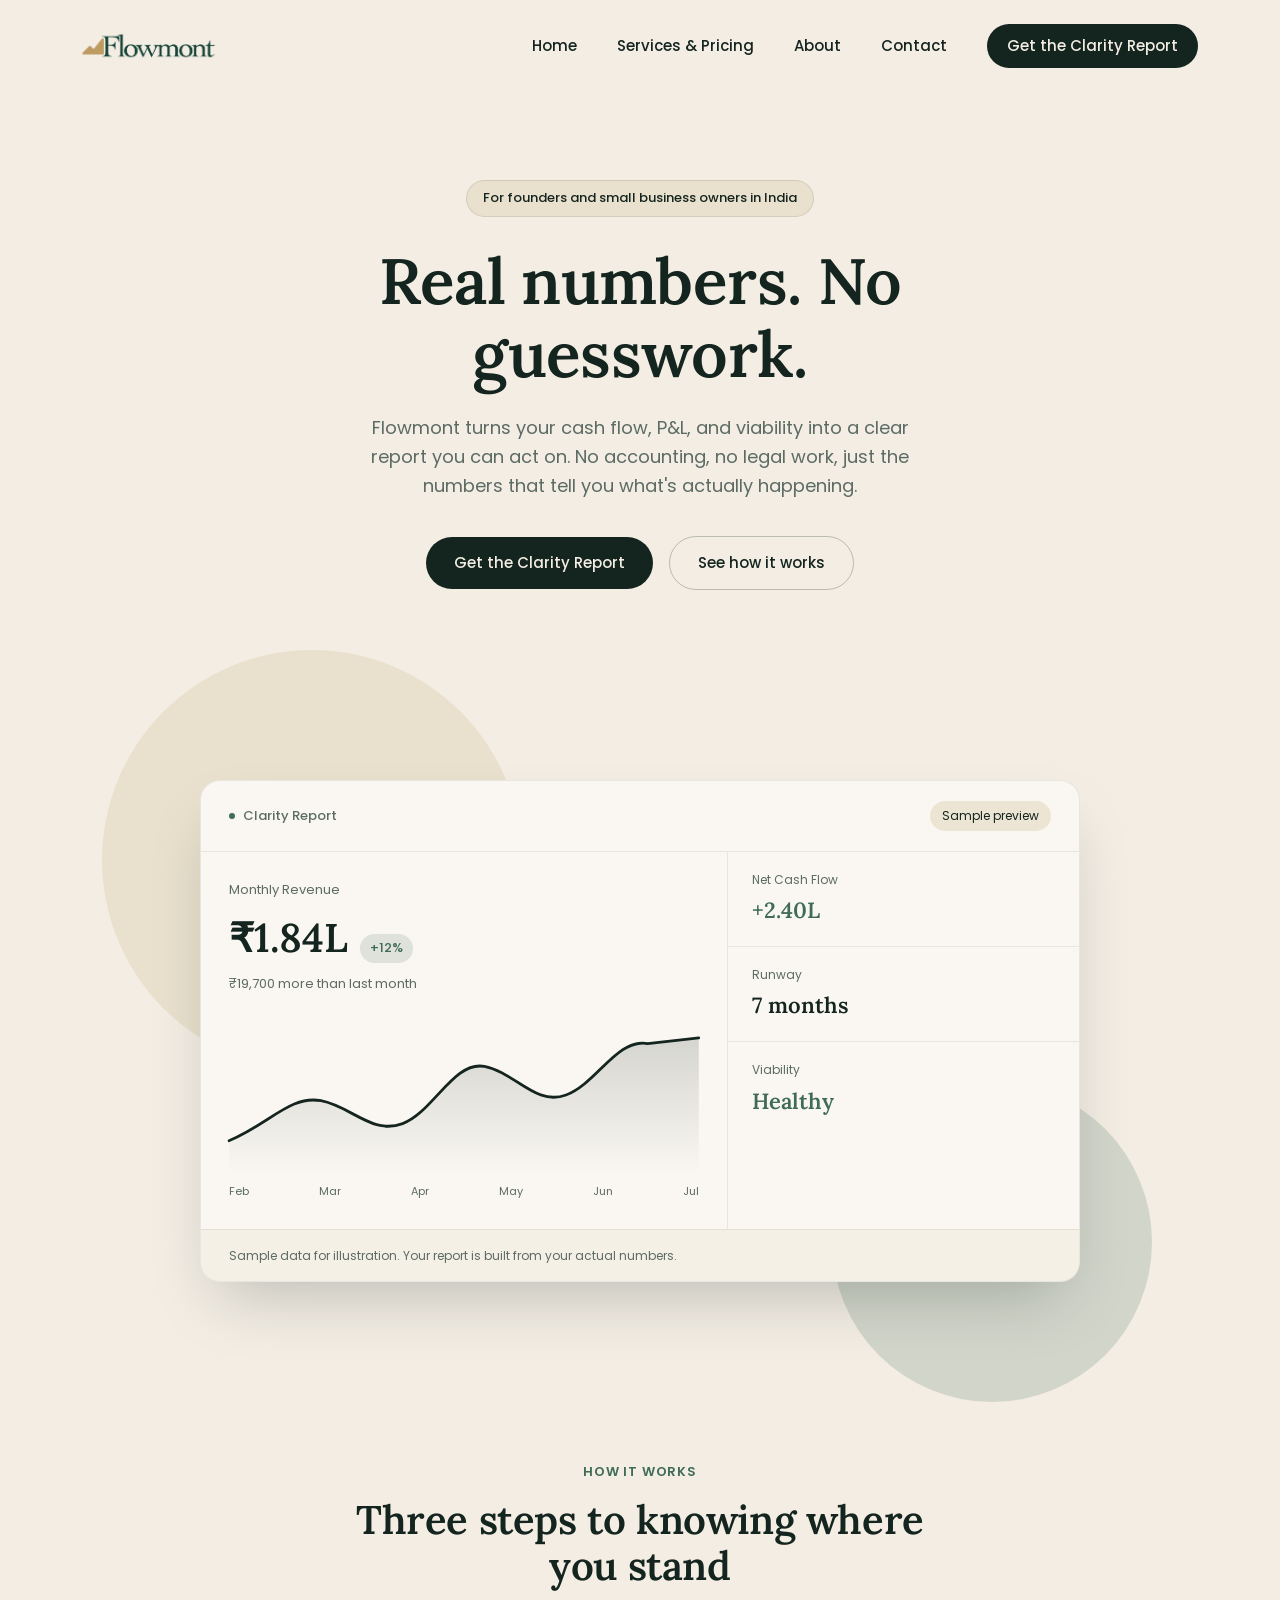
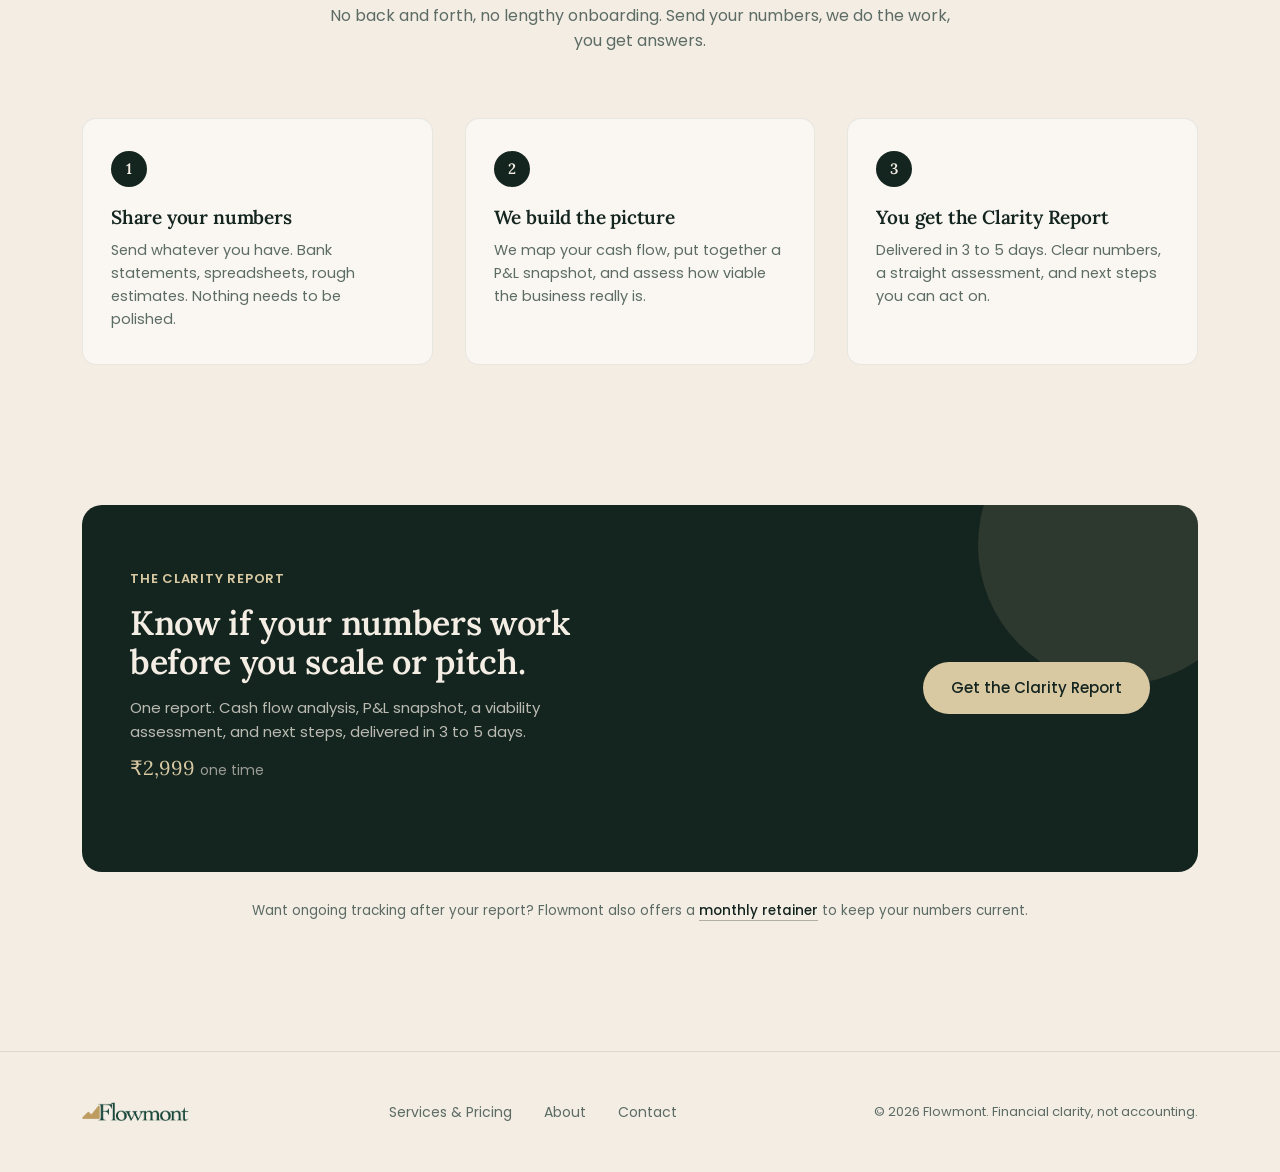
==== index.html @ 5e4d3171 "Initial commit: Flowmont marketing site Homepage, services/pricing, about, and contact pages built w" ====
<!DOCTYPE html>
<html lang="en">
<head>
<meta charset="UTF-8">
<meta name="viewport" content="width=device-width, initial-scale=1.0">
<title>Flowmont — Real numbers. No guesswork.</title>
<meta name="description" content="Flowmont gives founders and small business owners in India a clear picture of their cash flow, P&amp;L, and viability. No accounting, no jargon, just clarity.">
<link rel="icon" href="assets/flowmont-mark.png">
<link rel="preconnect" href="https://fonts.googleapis.com">
<link rel="preconnect" href="https://fonts.gstatic.com" crossorigin>
<link href="https://fonts.googleapis.com/css2?family=Lora:wght@500;600;700&family=Poppins:wght@300;400;500;600&display=swap" rel="stylesheet">
<link rel="stylesheet" href="css/style.css">
</head>
<body>

<header class="nav" id="nav">
  <div class="container nav-inner">
    <a href="index.html" class="nav-logo">
      <img src="assets/flowmont-logo-full.png" alt="Flowmont">
    </a>
    <nav class="nav-links" id="navLinks">
      <a href="index.html">Home</a>
      <a href="services.html">Services &amp; Pricing</a>
      <a href="about.html">About</a>
      <a href="contact.html">Contact</a>
      <a href="services.html#clarity-report" class="btn btn-primary btn-small">Get the Clarity Report</a>
    </nav>
    <button class="nav-menu-toggle" id="navToggle" aria-label="Toggle menu">
      <span></span><span></span><span></span>
    </button>
  </div>
</header>

<main>

  <section class="hero">
    <div class="container">
      <div class="hero-tag reveal">For founders and small business owners in India</div>
      <h1 class="reveal">Real numbers. No guesswork.</h1>
      <p class="hero-sub reveal">Flowmont turns your cash flow, P&amp;L, and viability into a clear report you can act on. No accounting, no legal work, just the numbers that tell you what's actually happening.</p>
      <div class="hero-actions reveal">
        <a href="services.html#clarity-report" class="btn btn-primary">Get the Clarity Report</a>
        <a href="#how-it-works" class="btn btn-secondary">See how it works</a>
      </div>
    </div>
  </section>

  <section class="card-stage">
    <div class="shape shape-1"></div>
    <div class="shape shape-2"></div>
    <div class="shape shape-3"></div>

    <div class="report-card reveal">
      <div class="report-card-header">
        <div class="tag"><span class="dot"></span> Clarity Report</div>
        <div class="sample-label">Sample preview</div>
      </div>
      <div class="report-card-body">
        <div class="report-main">
          <div class="report-main-label">Monthly Revenue</div>
          <div class="report-main-value-row">
            <span class="report-main-value" data-count-to="184000" data-prefix="₹" data-format="lakh">₹0</span>
            <span class="report-badge">+12%</span>
          </div>
          <div class="report-main-sub">₹19,700 more than last month</div>

          <div class="chart-wrap">
            <svg viewBox="0 0 460 140" preserveAspectRatio="none">
              <path class="chart-fill" d="M0,110 C40,95 60,70 90,75 C120,80 140,105 170,95 C200,85 220,40 250,45 C280,50 300,80 330,70 C360,60 380,20 410,25 L460,20 L460,140 L0,140 Z" fill="url(#chartGradient)"></path>
              <defs>
                <linearGradient id="chartGradient" x1="0" y1="0" x2="0" y2="1">
                  <stop offset="0%" stop-color="#14241F" stop-opacity="0.16"></stop>
                  <stop offset="100%" stop-color="#14241F" stop-opacity="0"></stop>
                </linearGradient>
              </defs>
              <path class="chart-path" d="M0,110 C40,95 60,70 90,75 C120,80 140,105 170,95 C200,85 220,40 250,45 C280,50 300,80 330,70 C360,60 380,20 410,25 L460,20"></path>
            </svg>
          </div>
          <div class="chart-months">
            <span>Feb</span><span>Mar</span><span>Apr</span><span>May</span><span>Jun</span><span>Jul</span>
          </div>
        </div>

        <div class="report-side">
          <div class="report-stat">
            <div class="report-stat-label">Net Cash Flow</div>
            <div class="report-stat-value positive">+<span data-count-to="240000" data-format="lakh">₹0</span></div>
          </div>
          <div class="report-stat">
            <div class="report-stat-label">Runway</div>
            <div class="report-stat-value"><span data-count-to="7">0</span> months</div>
          </div>
          <div class="report-stat">
            <div class="report-stat-label">Viability</div>
            <div class="report-stat-value positive">Healthy</div>
          </div>
        </div>
      </div>
      <div class="report-card-footer">Sample data for illustration. Your report is built from your actual numbers.</div>
    </div>
  </section>

  <section class="how-it-works" id="how-it-works">
    <div class="container">
      <div class="section-heading reveal">
        <span class="eyebrow">How it works</span>
        <h2>Three steps to knowing where you stand</h2>
        <p>No back and forth, no lengthy onboarding. Send your numbers, we do the work, you get answers.</p>
      </div>
      <div class="steps reveal-stagger">
        <div class="step-card">
          <div class="step-number">1</div>
          <h3>Share your numbers</h3>
          <p>Send whatever you have. Bank statements, spreadsheets, rough estimates. Nothing needs to be polished.</p>
        </div>
        <div class="step-card">
          <div class="step-number">2</div>
          <h3>We build the picture</h3>
          <p>We map your cash flow, put together a P&amp;L snapshot, and assess how viable the business really is.</p>
        </div>
        <div class="step-card">
          <div class="step-number">3</div>
          <h3>You get the Clarity Report</h3>
          <p>Delivered in 3 to 5 days. Clear numbers, a straight assessment, and next steps you can act on.</p>
        </div>
      </div>
    </div>
  </section>

  <section class="clarity-cta">
    <div class="container">
      <div class="clarity-cta-box reveal">
        <div class="clarity-cta-text">
          <span class="eyebrow">The Clarity Report</span>
          <h2>Know if your numbers work before you scale or pitch.</h2>
          <p>One report. Cash flow analysis, P&amp;L snapshot, a viability assessment, and next steps, delivered in 3 to 5 days.</p>
          <div class="clarity-price">₹2,999 <span>one time</span></div>
        </div>
        <div class="clarity-cta-actions">
          <a href="services.html#clarity-report" class="btn btn-primary">Get the Clarity Report</a>
        </div>
      </div>
      <p class="retainer-note reveal">Want ongoing tracking after your report? Flowmont also offers a <a href="services.html#retainer">monthly retainer</a> to keep your numbers current.</p>
    </div>
  </section>

</main>

<footer class="footer">
  <div class="container footer-inner">
    <img src="assets/flowmont-logo-full.png" alt="Flowmont">
    <nav class="footer-links">
      <a href="services.html">Services &amp; Pricing</a>
      <a href="about.html">About</a>
      <a href="contact.html">Contact</a>
    </nav>
    <div class="footer-copy">© 2026 Flowmont. Financial clarity, not accounting.</div>
  </div>
</footer>

<script src="js/main.js"></script>
</body>
</html>
---- css/style.css ----
/* ===== Variables & Reset ===== */
:root {
  --forest: #14241F;
  --forest-light: #1c332c;
  --cream: #F3EDE4;
  --cream-soft: #FAF7F2;
  --gold: #D8C9A3;
  --gold-deep: #c3ac78;
  --green-accent: #3f6b57;
  --text-muted: #5c6b64;
  --radius-lg: 20px;
  --radius-md: 14px;
  --radius-sm: 8px;
  --ease: cubic-bezier(0.4, 0, 0.2, 1);
}

* {
  margin: 0;
  padding: 0;
  box-sizing: border-box;
}

html {
  scroll-behavior: smooth;
}

body {
  font-family: 'Poppins', sans-serif;
  color: var(--forest);
  background: var(--cream);
  line-height: 1.6;
  overflow-x: hidden;
}

h1, h2, h3, h4 {
  font-family: 'Lora', serif;
  font-weight: 600;
  line-height: 1.15;
  letter-spacing: -0.01em;
}

a {
  text-decoration: none;
  color: inherit;
}

img {
  max-width: 100%;
  display: block;
}

button {
  font-family: 'Poppins', sans-serif;
  cursor: pointer;
  border: none;
  background: none;
}

.container {
  max-width: 1180px;
  margin: 0 auto;
  padding: 0 32px;
}

section {
  position: relative;
}

/* ===== Buttons ===== */
.btn {
  display: inline-flex;
  align-items: center;
  justify-content: center;
  gap: 8px;
  padding: 14px 28px;
  border-radius: 999px;
  font-size: 15px;
  font-weight: 500;
  transition: transform 240ms var(--ease), background-color 240ms var(--ease), color 240ms var(--ease), box-shadow 240ms var(--ease), border-color 240ms var(--ease);
  white-space: nowrap;
}

.btn-primary {
  background: var(--forest);
  color: var(--cream);
}

.btn-primary:hover {
  background: var(--forest-light);
  transform: translateY(-2px);
  box-shadow: 0 8px 20px rgba(20, 36, 31, 0.25);
}

.btn-secondary {
  background: transparent;
  color: var(--forest);
  border: 1.5px solid rgba(20, 36, 31, 0.25);
}

.btn-secondary:hover {
  border-color: var(--forest);
  background: rgba(20, 36, 31, 0.05);
  transform: translateY(-2px);
}

.btn-small {
  padding: 10px 20px;
  font-size: 14px;
}

/* ===== Nav ===== */
.nav {
  position: fixed;
  top: 0;
  left: 0;
  right: 0;
  z-index: 100;
  padding: 24px 0;
  transition: padding 300ms var(--ease), background-color 300ms var(--ease), box-shadow 300ms var(--ease), backdrop-filter 300ms var(--ease);
}

.nav.scrolled {
  padding: 12px 0;
  background: rgba(243, 237, 228, 0.85);
  backdrop-filter: blur(10px);
  box-shadow: 0 1px 0 rgba(20, 36, 31, 0.08);
}

.nav-inner {
  display: flex;
  align-items: center;
  justify-content: space-between;
}

.nav-logo {
  display: flex;
  align-items: center;
}

.nav-logo img {
  height: 30px;
  width: auto;
  transition: height 300ms var(--ease);
}

.nav.scrolled .nav-logo img {
  height: 26px;
}

.nav-links {
  display: flex;
  align-items: center;
  gap: 40px;
}

.nav-links a {
  font-size: 15px;
  font-weight: 500;
  color: var(--forest);
  position: relative;
  transition: opacity 200ms var(--ease);
}

.nav-links a:not(.btn):hover {
  opacity: 0.7;
}

.nav-links a.btn-primary {
  color: var(--cream);
}

.nav-menu-toggle {
  display: none;
  flex-direction: column;
  gap: 5px;
  padding: 8px;
}

.nav-menu-toggle span {
  width: 22px;
  height: 2px;
  background: var(--forest);
  border-radius: 2px;
}

/* ===== Reveal Animations ===== */
.reveal {
  opacity: 0;
  transform: translateY(24px);
  transition: opacity 500ms var(--ease), transform 500ms var(--ease);
}

.reveal.is-visible {
  opacity: 1;
  transform: translateY(0);
}

.reveal-stagger.is-visible > * {
  opacity: 1;
  transform: translateY(0);
}

.reveal-stagger > * {
  opacity: 0;
  transform: translateY(20px);
  transition: opacity 450ms var(--ease), transform 450ms var(--ease);
}

.reveal-stagger.is-visible > *:nth-child(1) { transition-delay: 0ms; }
.reveal-stagger.is-visible > *:nth-child(2) { transition-delay: 80ms; }
.reveal-stagger.is-visible > *:nth-child(3) { transition-delay: 160ms; }
.reveal-stagger.is-visible > *:nth-child(4) { transition-delay: 240ms; }
.reveal-stagger.is-visible > *:nth-child(5) { transition-delay: 320ms; }

@media (prefers-reduced-motion: reduce) {
  .reveal, .reveal-stagger > *, .nav, .nav-logo img, .btn, .shape, .chart-path {
    transition: none !important;
    animation: none !important;
  }
  .reveal, .reveal-stagger > * {
    opacity: 1;
    transform: none;
  }
}

/* ===== Hero ===== */
.hero {
  padding: 180px 0 100px;
  text-align: center;
}

.hero-tag {
  display: inline-flex;
  align-items: center;
  gap: 6px;
  padding: 7px 16px;
  border-radius: 999px;
  background: rgba(216, 201, 163, 0.35);
  border: 1px solid rgba(20, 36, 31, 0.1);
  font-size: 13px;
  font-weight: 500;
  color: var(--forest);
  margin-bottom: 28px;
}

.hero h1 {
  font-size: clamp(36px, 6vw, 64px);
  max-width: 850px;
  margin: 0 auto 22px;
}

.hero p.hero-sub {
  font-size: clamp(16px, 2vw, 18px);
  color: var(--text-muted);
  max-width: 560px;
  margin: 0 auto 36px;
}

.hero-actions {
  display: flex;
  align-items: center;
  justify-content: center;
  gap: 16px;
  flex-wrap: wrap;
}

/* ===== Report Card Section ===== */
.card-stage {
  position: relative;
  padding: 90px 0 60px;
  display: flex;
  justify-content: center;
}

.shape {
  position: absolute;
  border-radius: 50%;
  z-index: 0;
  will-change: transform;
}

.shape-1 {
  width: 420px;
  height: 420px;
  background: var(--gold);
  opacity: 0.35;
  top: -40px;
  left: 8%;
  animation: drift1 26s ease-in-out infinite;
}

.shape-2 {
  width: 320px;
  height: 320px;
  background: var(--green-accent);
  opacity: 0.18;
  bottom: -60px;
  right: 10%;
  animation: drift2 30s ease-in-out infinite;
}

.shape-3 {
  width: 200px;
  height: 200px;
  background: var(--gold-deep);
  opacity: 0.25;
  bottom: 10%;
  left: 20%;
  animation: drift3 22s ease-in-out infinite;
}

@keyframes drift1 {
  0%, 100% { transform: translate(0, 0); }
  50% { transform: translate(30px, 24px); }
}

@keyframes drift2 {
  0%, 100% { transform: translate(0, 0); }
  50% { transform: translate(-26px, -20px); }
}

@keyframes drift3 {
  0%, 100% { transform: translate(0, 0); }
  50% { transform: translate(18px, -28px); }
}

.report-card {
  position: relative;
  z-index: 1;
  width: 100%;
  max-width: 880px;
  background: var(--cream-soft);
  border-radius: var(--radius-lg);
  border: 1px solid rgba(20, 36, 31, 0.08);
  box-shadow: 0 30px 60px -20px rgba(20, 36, 31, 0.25);
  overflow: hidden;
}

.report-card-header {
  display: flex;
  align-items: center;
  justify-content: space-between;
  padding: 20px 28px;
  border-bottom: 1px solid rgba(20, 36, 31, 0.08);
}

.report-card-header .tag {
  font-size: 13px;
  font-weight: 500;
  color: var(--text-muted);
  display: flex;
  align-items: center;
  gap: 8px;
}

.report-card-header .tag .dot {
  width: 6px;
  height: 6px;
  border-radius: 50%;
  background: var(--green-accent);
}

.report-card-header .sample-label {
  font-size: 12px;
  padding: 5px 12px;
  border-radius: 999px;
  background: rgba(216, 201, 163, 0.4);
  color: var(--forest);
}

.report-card-body {
  display: grid;
  grid-template-columns: 1.5fr 1fr;
}

.report-main {
  padding: 28px;
  border-right: 1px solid rgba(20, 36, 31, 0.08);
}

.report-main-label {
  font-size: 13px;
  color: var(--text-muted);
  margin-bottom: 6px;
}

.report-main-value-row {
  display: flex;
  align-items: baseline;
  gap: 12px;
  margin-bottom: 4px;
}

.report-main-value {
  font-family: 'Lora', serif;
  font-size: 40px;
  font-weight: 600;
}

.report-badge {
  font-size: 13px;
  font-weight: 500;
  padding: 4px 10px;
  border-radius: 999px;
  background: rgba(63, 107, 87, 0.15);
  color: var(--green-accent);
}

.report-main-sub {
  font-size: 13px;
  color: var(--text-muted);
  margin-bottom: 20px;
}

.chart-wrap {
  width: 100%;
  height: 160px;
}

.chart-wrap svg {
  width: 100%;
  height: 100%;
  overflow: visible;
}

.chart-path {
  fill: none;
  stroke: var(--forest);
  stroke-width: 2.5;
  stroke-linecap: round;
  stroke-linejoin: round;
}

.chart-fill {
  opacity: 0;
  transition: opacity 600ms var(--ease) 400ms;
}

.chart-fill.is-visible {
  opacity: 1;
}

.chart-months {
  display: flex;
  justify-content: space-between;
  margin-top: 8px;
  font-size: 11px;
  color: var(--text-muted);
}

.report-side {
  display: flex;
  flex-direction: column;
}

.report-stat {
  padding: 18px 24px;
  border-bottom: 1px solid rgba(20, 36, 31, 0.08);
}

.report-stat:last-child {
  border-bottom: none;
}

.report-stat-label {
  font-size: 12px;
  color: var(--text-muted);
  margin-bottom: 4px;
}

.report-stat-value {
  font-family: 'Lora', serif;
  font-size: 22px;
  font-weight: 600;
}

.report-stat-value.positive {
  color: var(--green-accent);
}

.report-card-footer {
  padding: 16px 28px;
  border-top: 1px solid rgba(20, 36, 31, 0.08);
  font-size: 12px;
  color: var(--text-muted);
  background: rgba(216, 201, 163, 0.15);
}

/* ===== How It Works ===== */
.how-it-works {
  padding: 120px 0 100px;
}

.section-heading {
  text-align: center;
  max-width: 620px;
  margin: 0 auto 64px;
}

.section-heading .eyebrow {
  font-size: 13px;
  font-weight: 600;
  letter-spacing: 0.06em;
  text-transform: uppercase;
  color: var(--green-accent);
  margin-bottom: 14px;
  display: block;
}

.section-heading h2 {
  font-size: clamp(28px, 4vw, 40px);
  margin-bottom: 14px;
}

.section-heading p {
  color: var(--text-muted);
  font-size: 16px;
}

.steps {
  display: grid;
  grid-template-columns: repeat(3, 1fr);
  gap: 32px;
}

.step-card {
  background: var(--cream-soft);
  border: 1px solid rgba(20, 36, 31, 0.08);
  border-radius: var(--radius-md);
  padding: 32px 28px;
  transition: transform 300ms var(--ease), box-shadow 300ms var(--ease);
}

.step-card:hover {
  transform: translateY(-4px);
  box-shadow: 0 16px 32px -12px rgba(20, 36, 31, 0.15);
}

.step-number {
  font-family: 'Lora', serif;
  font-size: 15px;
  font-weight: 600;
  color: var(--cream);
  background: var(--forest);
  width: 36px;
  height: 36px;
  border-radius: 50%;
  display: flex;
  align-items: center;
  justify-content: center;
  margin-bottom: 20px;
}

.step-card h3 {
  font-size: 19px;
  margin-bottom: 10px;
}

.step-card p {
  font-size: 14.5px;
  color: var(--text-muted);
}

/* ===== Clarity CTA Section ===== */
.clarity-cta {
  padding: 40px 0 130px;
}

.clarity-cta-box {
  background: var(--forest);
  color: var(--cream);
  border-radius: var(--radius-lg);
  padding: 64px 48px;
  display: flex;
  align-items: center;
  justify-content: space-between;
  gap: 40px;
  position: relative;
  overflow: hidden;
}

.clarity-cta-box::before {
  content: '';
  position: absolute;
  width: 280px;
  height: 280px;
  border-radius: 50%;
  background: var(--gold);
  opacity: 0.12;
  top: -100px;
  right: -60px;
}

.clarity-cta-text {
  position: relative;
  z-index: 1;
}

.clarity-cta-text .eyebrow {
  font-size: 13px;
  font-weight: 600;
  letter-spacing: 0.06em;
  text-transform: uppercase;
  color: var(--gold);
  margin-bottom: 14px;
  display: block;
}

.clarity-cta-text h2 {
  font-size: clamp(26px, 3.4vw, 34px);
  margin-bottom: 14px;
  max-width: 480px;
}

.clarity-cta-text p {
  color: rgba(243, 237, 228, 0.75);
  max-width: 460px;
  font-size: 15px;
  margin-bottom: 8px;
}

.clarity-price {
  font-family: 'Lora', serif;
  font-size: 20px;
  color: var(--gold);
  margin-bottom: 24px;
}

.clarity-price span {
  font-size: 14px;
  color: rgba(243, 237, 228, 0.6);
  font-family: 'Poppins', sans-serif;
}

.clarity-cta-actions {
  position: relative;
  z-index: 1;
  flex-shrink: 0;
}

.clarity-cta-box .btn-primary {
  background: var(--gold);
  color: var(--forest);
}

.clarity-cta-box .btn-primary:hover {
  background: var(--cream);
  box-shadow: 0 8px 20px rgba(0, 0, 0, 0.25);
}

.retainer-note {
  text-align: center;
  font-size: 13.5px;
  color: var(--text-muted);
  margin-top: 28px;
}

.retainer-note a {
  color: var(--forest);
  font-weight: 500;
  border-bottom: 1px solid rgba(20, 36, 31, 0.3);
  transition: border-color 200ms var(--ease);
}

.retainer-note a:hover {
  border-color: var(--forest);
}

/* ===== Page Hero (inner pages) ===== */
.page-hero {
  padding: 170px 0 70px;
  text-align: center;
}

.page-hero h1 {
  font-size: clamp(32px, 5vw, 52px);
  max-width: 720px;
  margin: 0 auto 18px;
}

.page-hero p {
  color: var(--text-muted);
  font-size: 16px;
  max-width: 540px;
  margin: 0 auto;
}

/* ===== Pricing / Services ===== */
.pricing-section {
  padding: 40px 0 110px;
}

.pricing-block {
  max-width: 900px;
  margin: 0 auto 56px;
}

.plan-card {
  background: var(--cream-soft);
  border: 1px solid rgba(20, 36, 31, 0.08);
  border-radius: var(--radius-lg);
  padding: 48px;
}

.plan-card.plan-primary {
  border-color: rgba(20, 36, 31, 0.15);
  box-shadow: 0 24px 48px -24px rgba(20, 36, 31, 0.2);
}

.plan-header {
  display: flex;
  align-items: flex-start;
  justify-content: space-between;
  gap: 24px;
  margin-bottom: 8px;
  flex-wrap: wrap;
}

.plan-header h2 {
  font-size: clamp(24px, 3vw, 30px);
  margin-bottom: 8px;
}

.plan-header p {
  color: var(--text-muted);
  font-size: 15px;
  max-width: 460px;
}

.plan-price {
  text-align: right;
  flex-shrink: 0;
}

.plan-price .amount {
  font-family: 'Lora', serif;
  font-size: 34px;
  font-weight: 600;
  color: var(--forest);
}

.plan-price .cadence {
  display: block;
  font-size: 13px;
  color: var(--text-muted);
}

.plan-price .amount .onwards {
  font-size: 22px;
  color: var(--gold-deep);
}

.plan-turnaround {
  display: inline-flex;
  align-items: center;
  gap: 6px;
  font-size: 13px;
  padding: 6px 14px;
  border-radius: 999px;
  background: rgba(216, 201, 163, 0.35);
  margin: 18px 0 28px;
}

.feature-grid {
  display: grid;
  grid-template-columns: repeat(2, 1fr);
  gap: 20px;
  margin-bottom: 32px;
}

.feature-item {
  display: flex;
  gap: 14px;
  align-items: flex-start;
}

.feature-item .feature-mark {
  flex-shrink: 0;
  width: 26px;
  height: 26px;
  border-radius: 50%;
  background: var(--forest);
  color: var(--cream);
  display: flex;
  align-items: center;
  justify-content: center;
  font-size: 13px;
  margin-top: 2px;
}

.feature-item h4 {
  font-family: 'Poppins', sans-serif;
  font-size: 15px;
  font-weight: 600;
  margin-bottom: 3px;
}

.feature-item p {
  font-size: 13.5px;
  color: var(--text-muted);
}

.plan-card-actions {
  display: flex;
  align-items: center;
  gap: 18px;
  flex-wrap: wrap;
}

.plan-note {
  font-size: 13px;
  color: var(--text-muted);
}

.scope-note {
  max-width: 900px;
  margin: 0 auto 56px;
  background: rgba(216, 201, 163, 0.2);
  border: 1px solid rgba(20, 36, 31, 0.1);
  border-radius: var(--radius-md);
  padding: 24px 28px;
}

.scope-note h4 {
  font-family: 'Poppins', sans-serif;
  font-size: 14px;
  font-weight: 600;
  margin-bottom: 8px;
}

.scope-note p {
  font-size: 14px;
  color: var(--text-muted);
}

.plan-card.plan-secondary {
  max-width: 900px;
  margin: 0 auto;
  padding: 36px 44px;
  opacity: 0.94;
}

.plan-card.plan-secondary .plan-header h2 {
  font-size: 22px;
}

.plan-card.plan-secondary .plan-price .amount {
  font-size: 26px;
}

.plan-secondary-list {
  list-style: none;
  font-size: 14px;
  color: var(--text-muted);
  margin: 18px 0 26px;
  display: grid;
  grid-template-columns: repeat(2, 1fr);
  gap: 8px 20px;
}

.plan-secondary-list li::before {
  content: '—';
  margin-right: 8px;
  color: var(--gold-deep);
}

/* ===== About page ===== */
.about-section {
  padding: 20px 0 110px;
}

.founder-block {
  max-width: 760px;
  margin: 0 auto 64px;
  display: flex;
  gap: 32px;
  align-items: flex-start;
}

.founder-avatar {
  flex-shrink: 0;
  width: 84px;
  height: 84px;
  border-radius: 50%;
  background: var(--forest);
  color: var(--gold);
  font-family: 'Lora', serif;
  font-size: 28px;
  font-weight: 600;
  display: flex;
  align-items: center;
  justify-content: center;
}

.founder-text h2 {
  font-size: 24px;
  margin-bottom: 4px;
}

.founder-text .founder-title {
  font-size: 14px;
  color: var(--green-accent);
  font-weight: 500;
  margin-bottom: 16px;
}

.founder-text p {
  font-size: 15px;
  color: var(--text-muted);
  margin-bottom: 14px;
}

.about-principles {
  max-width: 760px;
  margin: 0 auto;
  display: grid;
  grid-template-columns: repeat(3, 1fr);
  gap: 24px;
}

.principle-card {
  padding: 26px 22px;
  background: var(--cream-soft);
  border: 1px solid rgba(20, 36, 31, 0.08);
  border-radius: var(--radius-md);
}

.principle-card h4 {
  font-family: 'Poppins', sans-serif;
  font-size: 15px;
  font-weight: 600;
  margin-bottom: 8px;
}

.principle-card p {
  font-size: 13.5px;
  color: var(--text-muted);
}

/* ===== Contact page ===== */
.contact-section {
  padding: 20px 0 120px;
}

.contact-layout {
  max-width: 980px;
  margin: 0 auto;
  display: grid;
  grid-template-columns: 1.2fr 0.8fr;
  gap: 40px;
  align-items: start;
}

.contact-form-card {
  background: var(--cream-soft);
  border: 1px solid rgba(20, 36, 31, 0.08);
  border-radius: var(--radius-lg);
  padding: 40px;
}

.form-row {
  margin-bottom: 20px;
}

.form-row label {
  display: block;
  font-size: 13.5px;
  font-weight: 500;
  margin-bottom: 8px;
}

.form-row .hint {
  font-weight: 400;
  color: var(--text-muted);
  font-size: 12.5px;
}

.form-row input,
.form-row select,
.form-row textarea {
  width: 100%;
  padding: 13px 16px;
  border-radius: var(--radius-sm);
  border: 1.5px solid rgba(20, 36, 31, 0.15);
  background: var(--cream);
  font-family: 'Poppins', sans-serif;
  font-size: 14.5px;
  color: var(--forest);
  transition: border-color 200ms var(--ease), box-shadow 200ms var(--ease);
}

.form-row textarea {
  resize: vertical;
  min-height: 90px;
}

.form-row input:focus,
.form-row select:focus,
.form-row textarea:focus {
  outline: none;
  border-color: var(--forest);
  box-shadow: 0 0 0 3px rgba(20, 36, 31, 0.08);
}

.form-submit {
  width: 100%;
  margin-top: 4px;
}

.form-status {
  margin-top: 16px;
  font-size: 14px;
  display: none;
}

.form-status.success {
  color: var(--green-accent);
  display: block;
}

.form-status.error {
  color: #a4453a;
  display: block;
}

.contact-side {
  display: flex;
  flex-direction: column;
  gap: 20px;
}

.contact-info-card {
  background: var(--cream-soft);
  border: 1px solid rgba(20, 36, 31, 0.08);
  border-radius: var(--radius-md);
  padding: 26px 26px;
}

.contact-info-card h4 {
  font-family: 'Poppins', sans-serif;
  font-size: 14px;
  font-weight: 600;
  margin-bottom: 6px;
}

.contact-info-card p {
  font-size: 14px;
  color: var(--text-muted);
  margin-bottom: 14px;
}

.contact-info-card a.contact-value {
  font-size: 15px;
  font-weight: 500;
  color: var(--forest);
  border-bottom: 1px solid rgba(20, 36, 31, 0.25);
  transition: border-color 200ms var(--ease);
}

.contact-info-card a.contact-value:hover {
  border-color: var(--forest);
}

.whatsapp-btn {
  display: inline-flex;
  align-items: center;
  gap: 10px;
  width: 100%;
  justify-content: center;
}

/* ===== Footer ===== */
.footer {
  border-top: 1px solid rgba(20, 36, 31, 0.1);
  padding: 48px 0;
}

.footer-inner {
  display: flex;
  align-items: center;
  justify-content: space-between;
  flex-wrap: wrap;
  gap: 20px;
}

.footer-inner img {
  height: 24px;
}

.footer-links {
  display: flex;
  gap: 32px;
}

.footer-links a {
  font-size: 14px;
  color: var(--text-muted);
  transition: color 200ms var(--ease);
}

.footer-links a:hover {
  color: var(--forest);
}

.footer-copy {
  font-size: 13px;
  color: var(--text-muted);
}

/* ===== Responsive ===== */
@media (max-width: 900px) {
  .report-card-body {
    grid-template-columns: 1fr;
  }
  .report-main {
    border-right: none;
    border-bottom: 1px solid rgba(20, 36, 31, 0.08);
  }
  .report-side {
    flex-direction: row;
    flex-wrap: wrap;
  }
  .report-stat {
    flex: 1 1 50%;
    border-bottom: 1px solid rgba(20, 36, 31, 0.08);
  }
  .steps {
    grid-template-columns: 1fr;
  }
  .clarity-cta-box {
    flex-direction: column;
    text-align: center;
    padding: 48px 32px;
  }
  .clarity-cta-text h2, .clarity-cta-text p {
    max-width: 100%;
  }
}

@media (max-width: 700px) {
  .nav-links {
    position: fixed;
    top: 0;
    right: -100%;
    height: 100vh;
    width: 78%;
    max-width: 320px;
    background: var(--cream-soft);
    flex-direction: column;
    justify-content: center;
    gap: 32px;
    transition: right 320ms var(--ease);
    box-shadow: -10px 0 40px rgba(20, 36, 31, 0.15);
  }
  .nav-links.open {
    right: 0;
  }
  .nav-menu-toggle {
    display: flex;
  }
  .hero {
    padding: 140px 0 70px;
  }
  .hero-actions {
    flex-direction: column;
    width: 100%;
  }
  .hero-actions .btn {
    width: 100%;
  }
  .shape-1 { width: 260px; height: 260px; }
  .shape-2 { width: 200px; height: 200px; }
  .shape-3 { width: 140px; height: 140px; }
  .report-stat {
    flex: 1 1 100%;
  }
  .footer-inner {
    flex-direction: column;
    text-align: center;
  }
  .feature-grid {
    grid-template-columns: 1fr;
  }
  .plan-header {
    flex-direction: column;
  }
  .plan-price {
    text-align: left;
  }
  .about-principles {
    grid-template-columns: 1fr;
  }
  .founder-block {
    flex-direction: column;
    text-align: center;
    align-items: center;
  }
  .contact-layout {
    grid-template-columns: 1fr;
  }
  .plan-secondary-list {
    grid-template-columns: 1fr;
  }
  .plan-card, .plan-card.plan-secondary, .contact-form-card {
    padding: 32px 24px;
  }
}
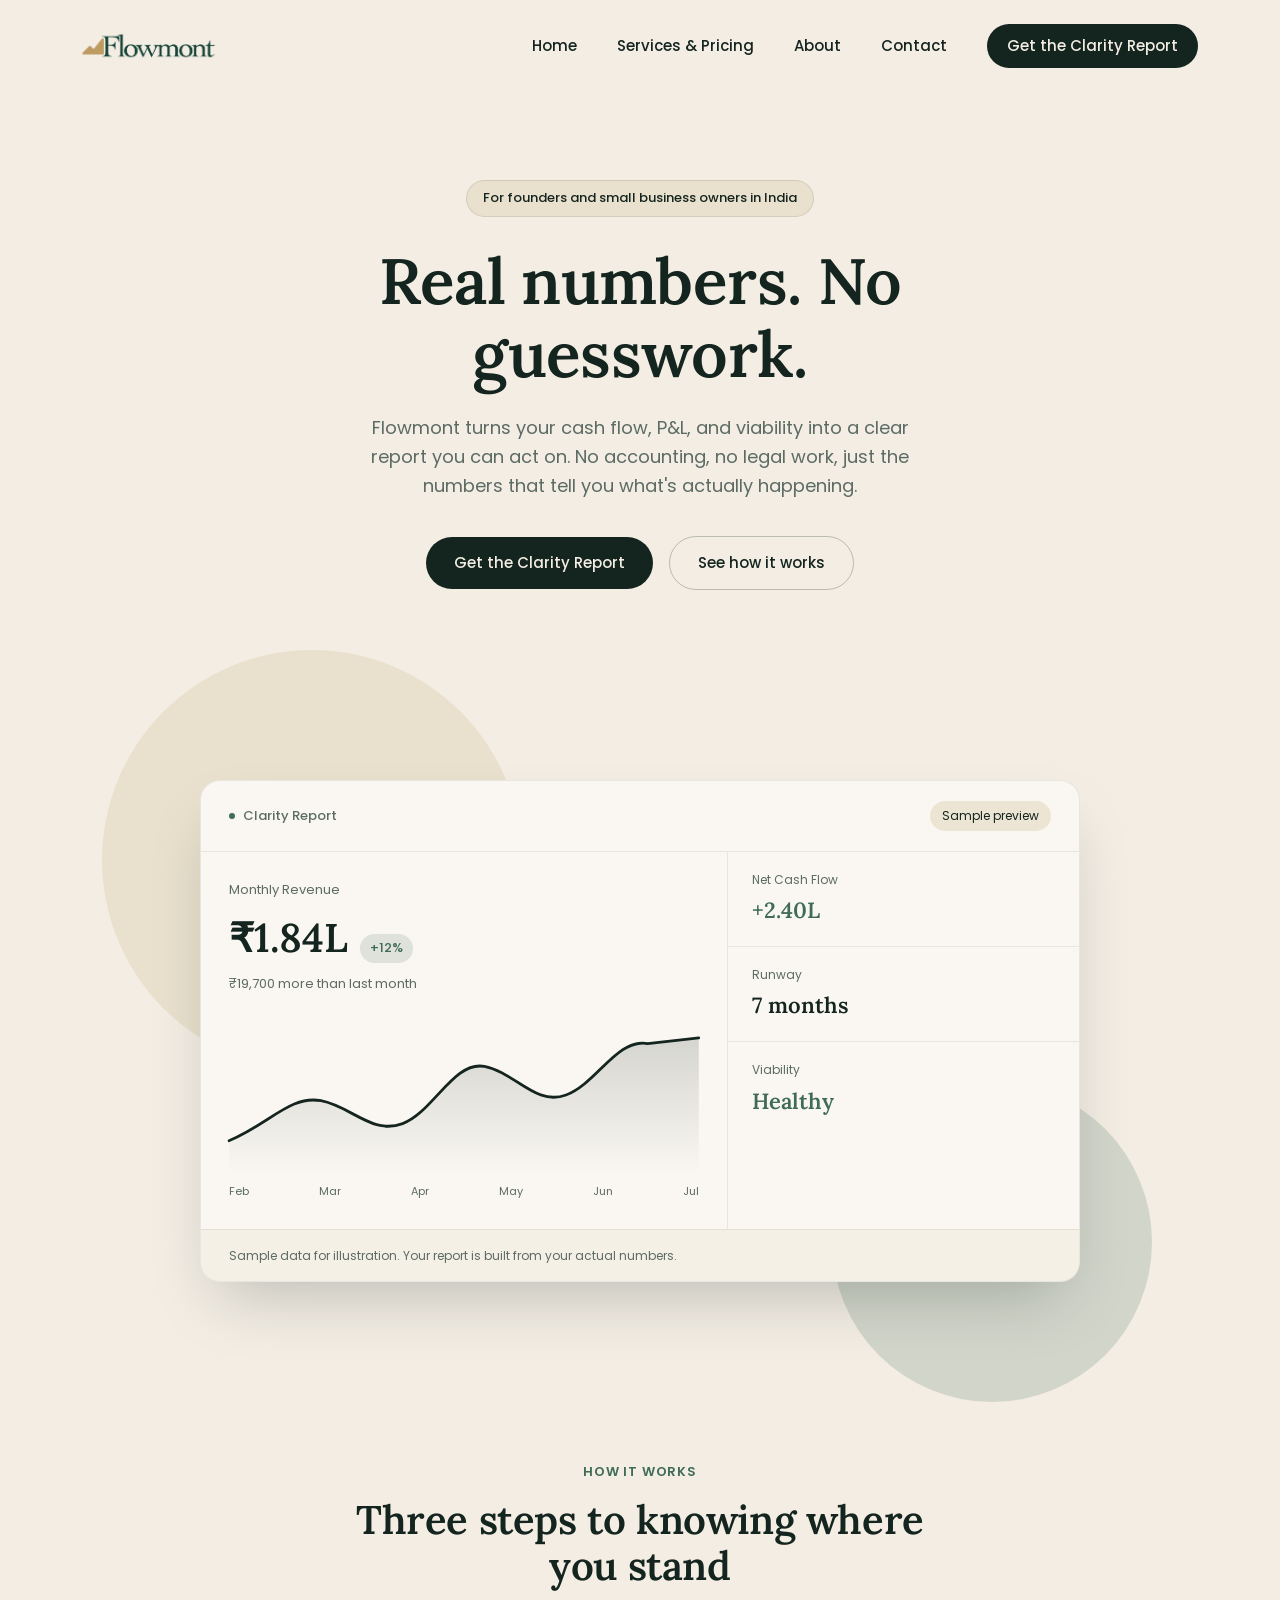
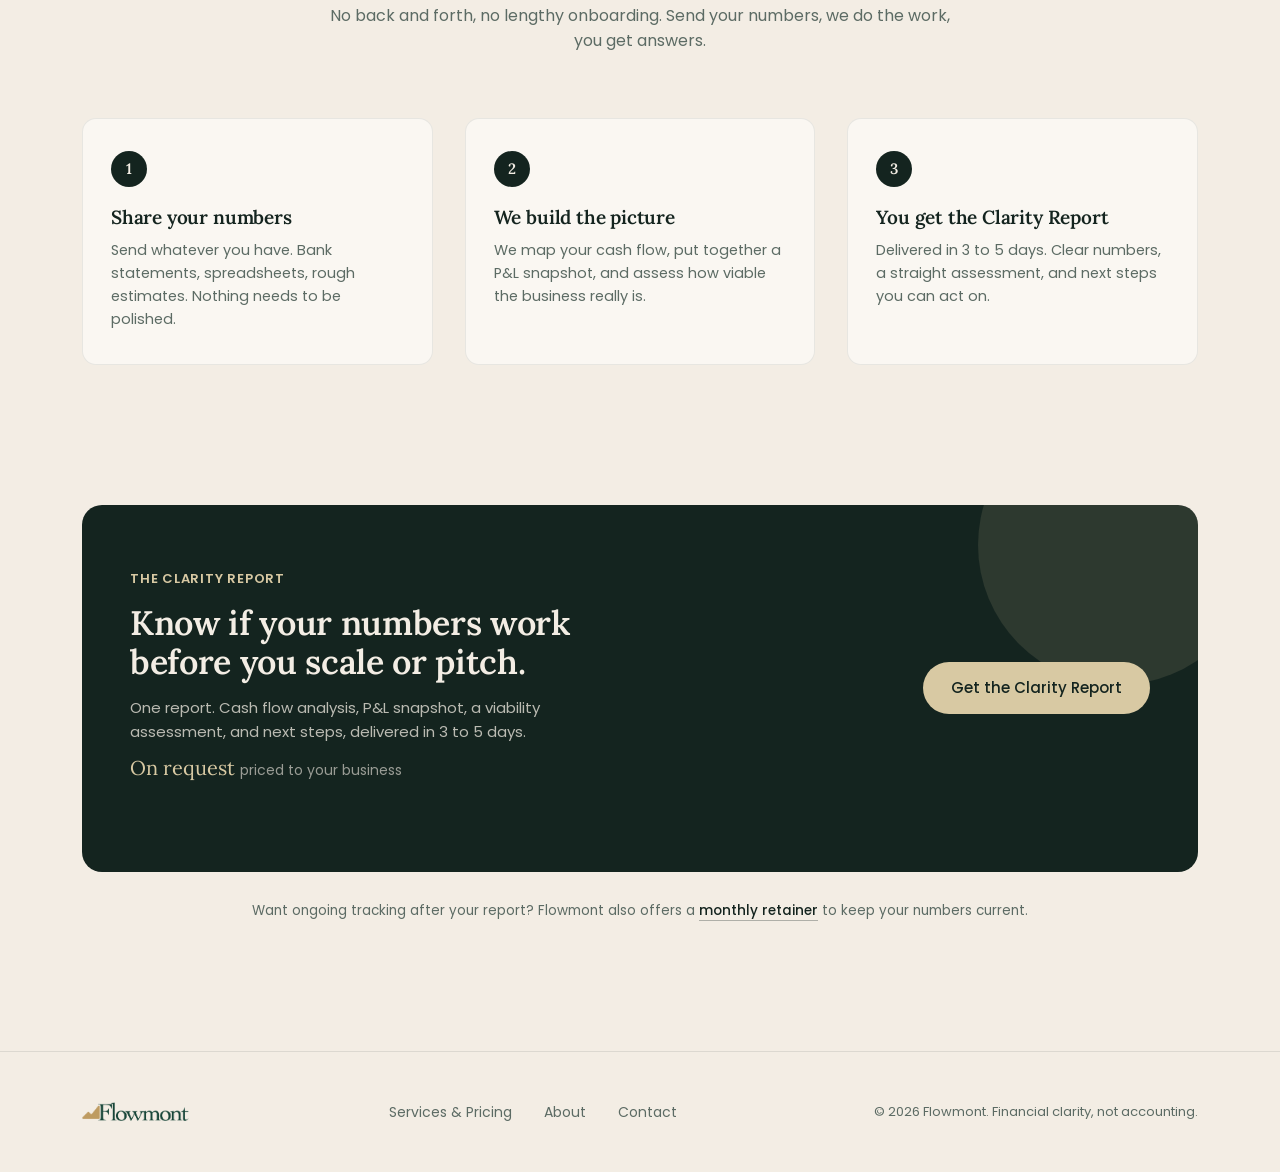
==== commit 8f7ef15c: "Update contact email and move to custom pricing Switched contact email to kavit@flowmont.in. Clarity" ====
--- a/index.html
+++ b/index.html
@@ -134,7 +134,7 @@
           <span class="eyebrow">The Clarity Report</span>
           <h2>Know if your numbers work before you scale or pitch.</h2>
           <p>One report. Cash flow analysis, P&amp;L snapshot, a viability assessment, and next steps, delivered in 3 to 5 days.</p>
-          <div class="clarity-price">₹2,999 <span>one time</span></div>
+          <div class="clarity-price">On request <span>priced to your business</span></div>
         </div>
         <div class="clarity-cta-actions">
           <a href="services.html#clarity-report" class="btn btn-primary">Get the Clarity Report</a>
--- a/css/style.css
+++ b/css/style.css
@@ -745,11 +745,6 @@
   color: var(--text-muted);
 }
 
-.plan-price .amount .onwards {
-  font-size: 22px;
-  color: var(--gold-deep);
-}
-
 .plan-turnaround {
   display: inline-flex;
   align-items: center;
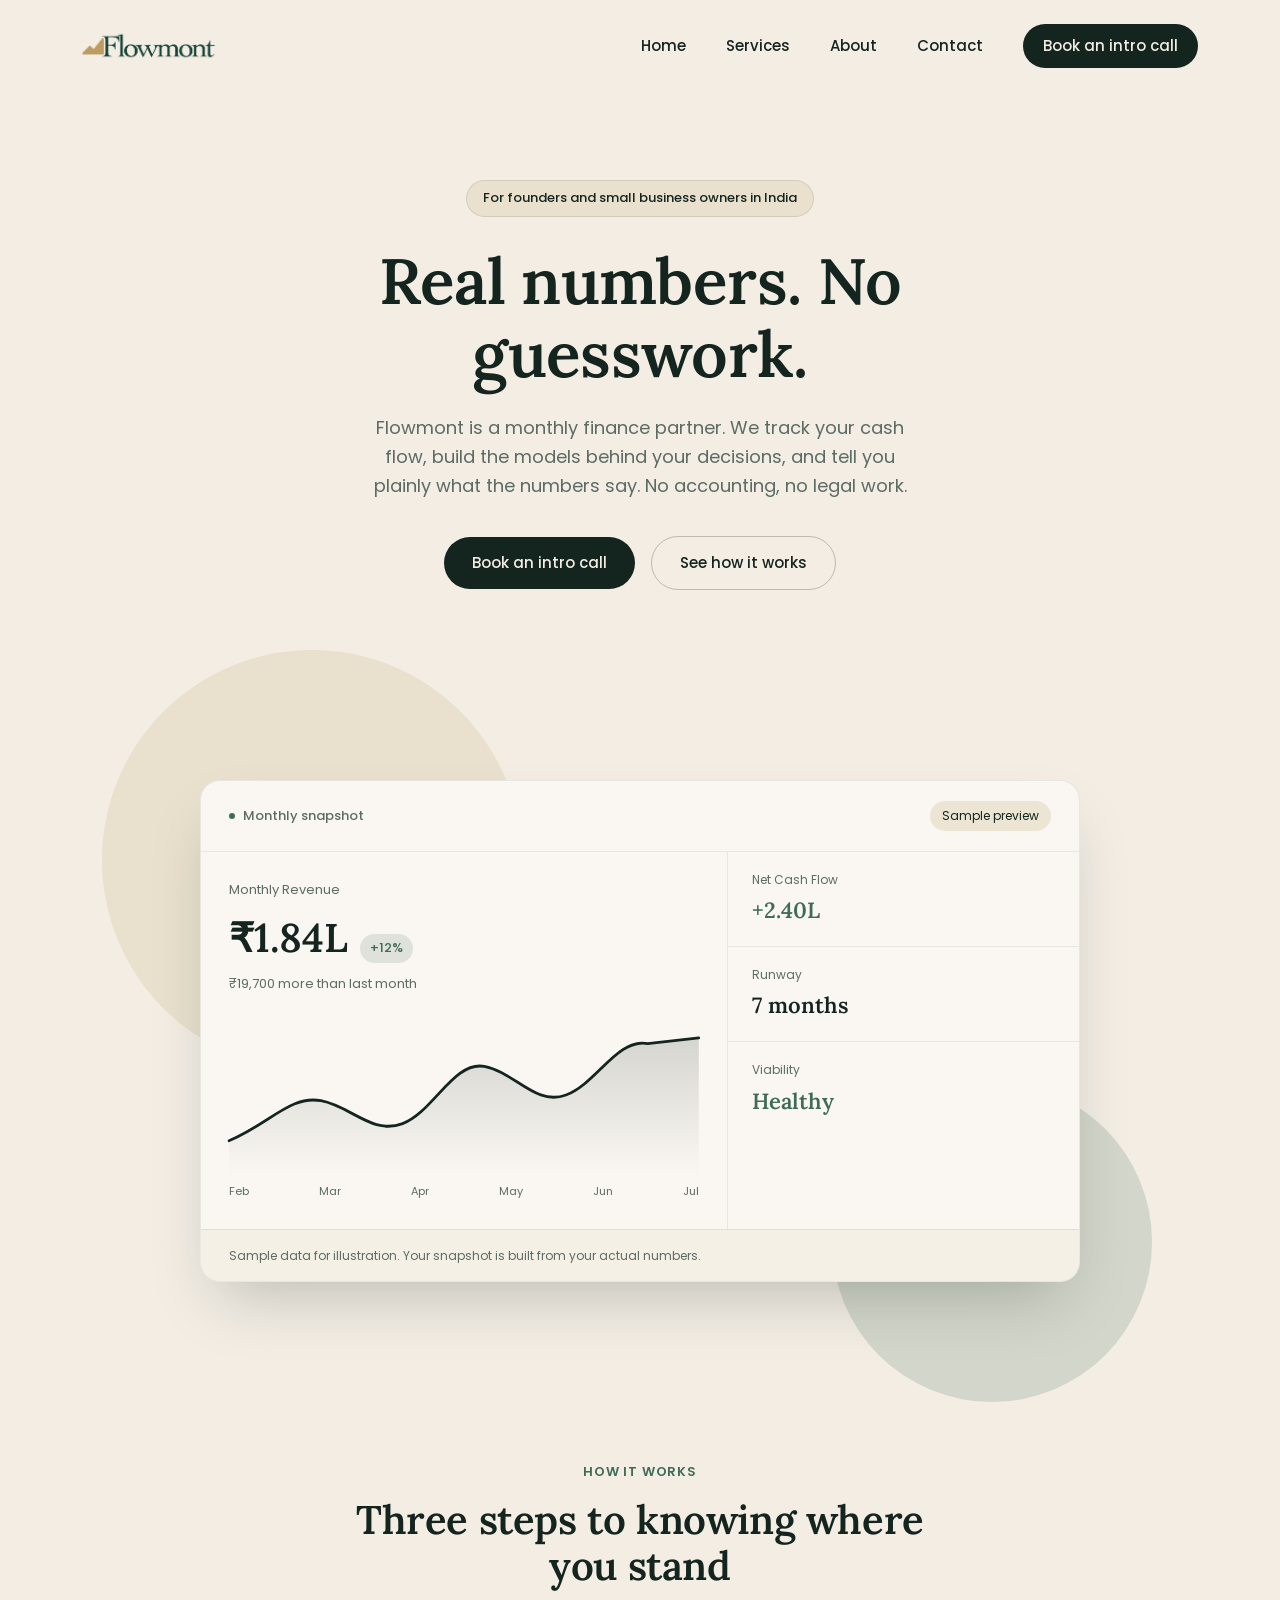
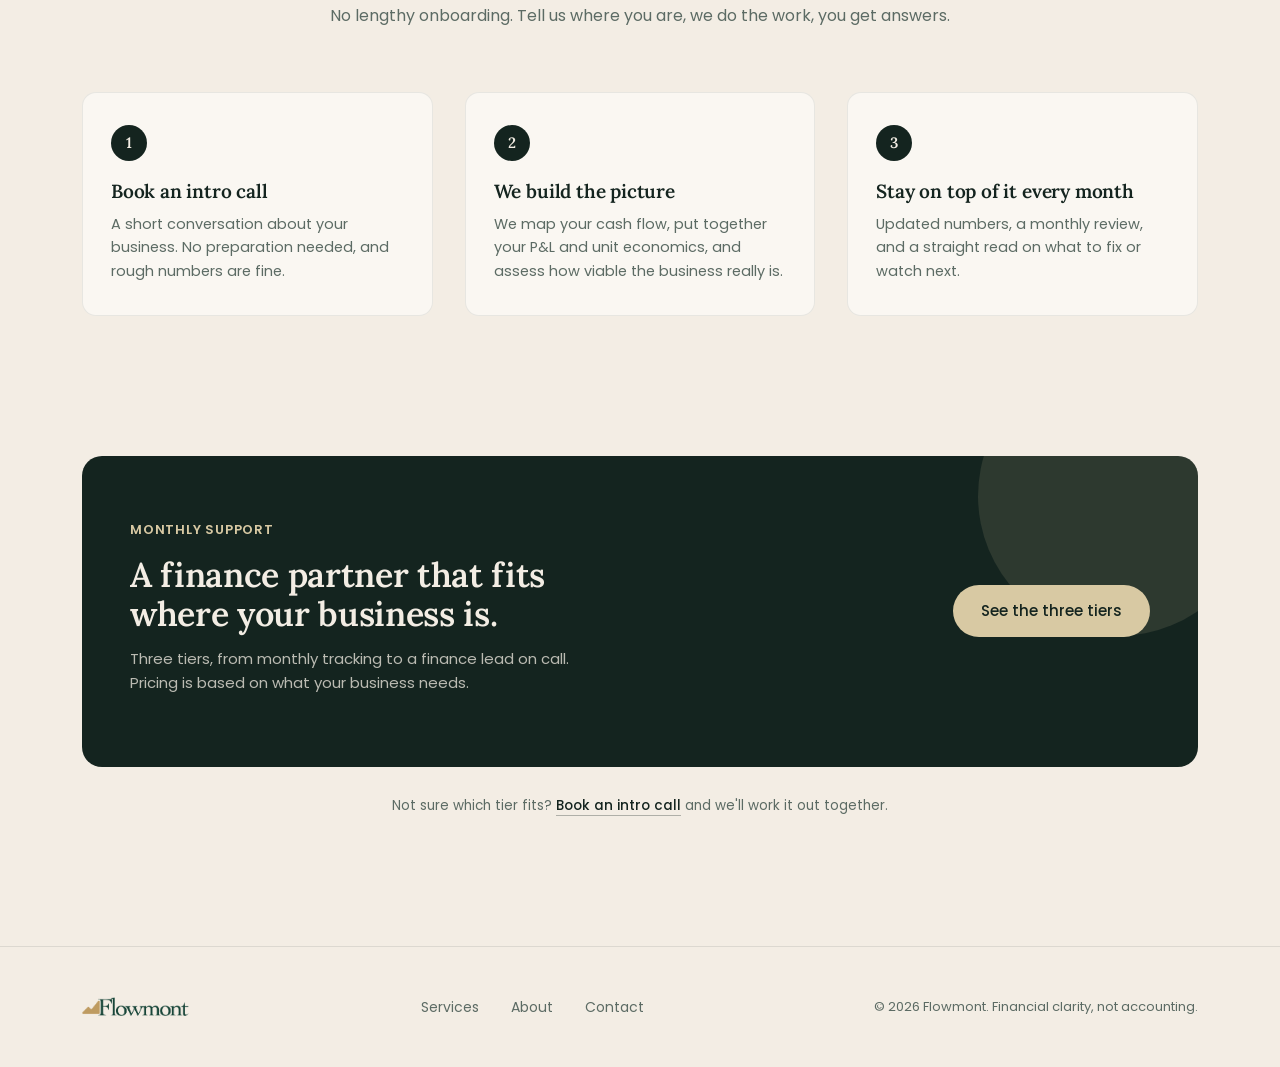
==== commit b07c95c6: "Replace Clarity Report with three monthly tiers Removed the Clarity Report across all pages. Service" ====
--- a/index.html
+++ b/index.html
@@ -3,8 +3,8 @@
 <head>
 <meta charset="UTF-8">
 <meta name="viewport" content="width=device-width, initial-scale=1.0">
-<title>Flowmont — Real numbers. No guesswork.</title>
-<meta name="description" content="Flowmont gives founders and small business owners in India a clear picture of their cash flow, P&amp;L, and viability. No accounting, no jargon, just clarity.">
+<title>Flowmont | Real numbers. No guesswork.</title>
+<meta name="description" content="Flowmont is a monthly finance partner for founders and small business owners in India. Cash flow tracking, financial models, and a straight read on your numbers. No accounting, no jargon.">
 <link rel="icon" href="assets/flowmont-mark.png">
 <link rel="preconnect" href="https://fonts.googleapis.com">
 <link rel="preconnect" href="https://fonts.gstatic.com" crossorigin>
@@ -20,10 +20,10 @@
     </a>
     <nav class="nav-links" id="navLinks">
       <a href="index.html">Home</a>
-      <a href="services.html">Services &amp; Pricing</a>
+      <a href="services.html">Services</a>
       <a href="about.html">About</a>
       <a href="contact.html">Contact</a>
-      <a href="services.html#clarity-report" class="btn btn-primary btn-small">Get the Clarity Report</a>
+      <a href="contact.html" class="btn btn-primary btn-small">Book an intro call</a>
     </nav>
     <button class="nav-menu-toggle" id="navToggle" aria-label="Toggle menu">
       <span></span><span></span><span></span>
@@ -37,9 +37,9 @@
     <div class="container">
       <div class="hero-tag reveal">For founders and small business owners in India</div>
       <h1 class="reveal">Real numbers. No guesswork.</h1>
-      <p class="hero-sub reveal">Flowmont turns your cash flow, P&amp;L, and viability into a clear report you can act on. No accounting, no legal work, just the numbers that tell you what's actually happening.</p>
+      <p class="hero-sub reveal">Flowmont is a monthly finance partner. We track your cash flow, build the models behind your decisions, and tell you plainly what the numbers say. No accounting, no legal work.</p>
       <div class="hero-actions reveal">
-        <a href="services.html#clarity-report" class="btn btn-primary">Get the Clarity Report</a>
+        <a href="contact.html" class="btn btn-primary">Book an intro call</a>
         <a href="#how-it-works" class="btn btn-secondary">See how it works</a>
       </div>
     </div>
@@ -52,7 +52,7 @@
 
     <div class="report-card reveal">
       <div class="report-card-header">
-        <div class="tag"><span class="dot"></span> Clarity Report</div>
+        <div class="tag"><span class="dot"></span> Monthly snapshot</div>
         <div class="sample-label">Sample preview</div>
       </div>
       <div class="report-card-body">
@@ -96,7 +96,7 @@
           </div>
         </div>
       </div>
-      <div class="report-card-footer">Sample data for illustration. Your report is built from your actual numbers.</div>
+      <div class="report-card-footer">Sample data for illustration. Your snapshot is built from your actual numbers.</div>
     </div>
   </section>
 
@@ -105,23 +105,23 @@
       <div class="section-heading reveal">
         <span class="eyebrow">How it works</span>
         <h2>Three steps to knowing where you stand</h2>
-        <p>No back and forth, no lengthy onboarding. Send your numbers, we do the work, you get answers.</p>
+        <p>No lengthy onboarding. Tell us where you are, we do the work, you get answers.</p>
       </div>
       <div class="steps reveal-stagger">
         <div class="step-card">
           <div class="step-number">1</div>
-          <h3>Share your numbers</h3>
-          <p>Send whatever you have. Bank statements, spreadsheets, rough estimates. Nothing needs to be polished.</p>
+          <h3>Book an intro call</h3>
+          <p>A short conversation about your business. No preparation needed, and rough numbers are fine.</p>
         </div>
         <div class="step-card">
           <div class="step-number">2</div>
           <h3>We build the picture</h3>
-          <p>We map your cash flow, put together a P&amp;L snapshot, and assess how viable the business really is.</p>
+          <p>We map your cash flow, put together your P&amp;L and unit economics, and assess how viable the business really is.</p>
         </div>
         <div class="step-card">
           <div class="step-number">3</div>
-          <h3>You get the Clarity Report</h3>
-          <p>Delivered in 3 to 5 days. Clear numbers, a straight assessment, and next steps you can act on.</p>
+          <h3>Stay on top of it every month</h3>
+          <p>Updated numbers, a monthly review, and a straight read on what to fix or watch next.</p>
         </div>
       </div>
     </div>
@@ -131,16 +131,15 @@
     <div class="container">
       <div class="clarity-cta-box reveal">
         <div class="clarity-cta-text">
-          <span class="eyebrow">The Clarity Report</span>
-          <h2>Know if your numbers work before you scale or pitch.</h2>
-          <p>One report. Cash flow analysis, P&amp;L snapshot, a viability assessment, and next steps, delivered in 3 to 5 days.</p>
-          <div class="clarity-price">On request <span>priced to your business</span></div>
+          <span class="eyebrow">Monthly support</span>
+          <h2>A finance partner that fits where your business is.</h2>
+          <p>Three tiers, from monthly tracking to a finance lead on call. Pricing is based on what your business needs.</p>
         </div>
         <div class="clarity-cta-actions">
-          <a href="services.html#clarity-report" class="btn btn-primary">Get the Clarity Report</a>
+          <a href="services.html#tiers" class="btn btn-primary">See the three tiers</a>
         </div>
       </div>
-      <p class="retainer-note reveal">Want ongoing tracking after your report? Flowmont also offers a <a href="services.html#retainer">monthly retainer</a> to keep your numbers current.</p>
+      <p class="retainer-note reveal">Not sure which tier fits? <a href="contact.html">Book an intro call</a> and we'll work it out together.</p>
     </div>
   </section>
 
@@ -150,7 +149,7 @@
   <div class="container footer-inner">
     <img src="assets/flowmont-logo-full.png" alt="Flowmont">
     <nav class="footer-links">
-      <a href="services.html">Services &amp; Pricing</a>
+      <a href="services.html">Services</a>
       <a href="about.html">About</a>
       <a href="contact.html">Contact</a>
     </nav>
--- a/css/style.css
+++ b/css/style.css
@@ -619,19 +619,6 @@
   margin-bottom: 8px;
 }
 
-.clarity-price {
-  font-family: 'Lora', serif;
-  font-size: 20px;
-  color: var(--gold);
-  margin-bottom: 24px;
-}
-
-.clarity-price span {
-  font-size: 14px;
-  color: rgba(243, 237, 228, 0.6);
-  font-family: 'Poppins', sans-serif;
-}
-
 .clarity-cta-actions {
   position: relative;
   z-index: 1;
@@ -685,131 +672,118 @@
   margin: 0 auto;
 }
 
-/* ===== Pricing / Services ===== */
-.pricing-section {
-  padding: 40px 0 110px;
-}
-
-.pricing-block {
-  max-width: 900px;
-  margin: 0 auto 56px;
-}
-
-.plan-card {
+/* ===== Services tiers ===== */
+.tiers-section {
+  padding: 20px 0 110px;
+}
+
+.tier-grid {
+  display: grid;
+  grid-template-columns: repeat(3, 1fr);
+  gap: 24px;
+  max-width: 1080px;
+  margin: 0 auto 32px;
+}
+
+.tier-card {
+  display: flex;
+  flex-direction: column;
   background: var(--cream-soft);
   border: 1px solid rgba(20, 36, 31, 0.08);
   border-radius: var(--radius-lg);
-  padding: 48px;
-}
-
-.plan-card.plan-primary {
-  border-color: rgba(20, 36, 31, 0.15);
-  box-shadow: 0 24px 48px -24px rgba(20, 36, 31, 0.2);
-}
-
-.plan-header {
-  display: flex;
-  align-items: flex-start;
-  justify-content: space-between;
-  gap: 24px;
-  margin-bottom: 8px;
-  flex-wrap: wrap;
-}
-
-.plan-header h2 {
-  font-size: clamp(24px, 3vw, 30px);
-  margin-bottom: 8px;
-}
-
-.plan-header p {
+  padding: 36px 30px;
+  transition: opacity 450ms var(--ease), transform 300ms var(--ease), box-shadow 300ms var(--ease);
+}
+
+.tier-card:hover {
+  transform: translateY(-4px);
+  box-shadow: 0 16px 32px -12px rgba(20, 36, 31, 0.15);
+}
+
+.tier-name {
+  font-size: 28px;
+  margin-bottom: 6px;
+}
+
+.tier-tagline {
   color: var(--text-muted);
   font-size: 15px;
-  max-width: 460px;
-}
-
-.plan-price {
-  text-align: right;
-  flex-shrink: 0;
-}
-
-.plan-price .amount {
-  font-family: 'Lora', serif;
-  font-size: 34px;
-  font-weight: 600;
+  margin-bottom: 24px;
+}
+
+.tier-list {
+  list-style: none;
+  font-size: 14.5px;
+  margin-bottom: 28px;
+  display: flex;
+  flex-direction: column;
+  gap: 12px;
+}
+
+.tier-list li {
+  position: relative;
+  padding-left: 22px;
+}
+
+.tier-list li::before {
+  content: '';
+  position: absolute;
+  left: 0;
+  top: 0.7em;
+  width: 10px;
+  height: 2px;
+  background: var(--gold-deep);
+}
+
+.tier-list li.tier-includes {
+  padding-left: 0;
+  font-weight: 500;
+  color: var(--green-accent);
+}
+
+.tier-list li.tier-includes::before {
+  display: none;
+}
+
+.tier-footer {
+  margin-top: auto;
+  display: flex;
+  flex-direction: column;
+  gap: 14px;
+  padding-top: 22px;
+  border-top: 1px solid rgba(20, 36, 31, 0.08);
+}
+
+.tier-price {
+  font-size: 13px;
+  color: var(--text-muted);
+}
+
+.tier-footer .btn {
+  width: 100%;
+}
+
+.tier-help {
+  text-align: center;
+  font-size: 14px;
+  color: var(--text-muted);
+  margin-bottom: 48px;
+}
+
+.tier-help a {
   color: var(--forest);
-}
-
-.plan-price .cadence {
-  display: block;
-  font-size: 13px;
-  color: var(--text-muted);
-}
-
-.plan-turnaround {
-  display: inline-flex;
-  align-items: center;
-  gap: 6px;
-  font-size: 13px;
-  padding: 6px 14px;
-  border-radius: 999px;
-  background: rgba(216, 201, 163, 0.35);
-  margin: 18px 0 28px;
-}
-
-.feature-grid {
-  display: grid;
-  grid-template-columns: repeat(2, 1fr);
-  gap: 20px;
-  margin-bottom: 32px;
-}
-
-.feature-item {
-  display: flex;
-  gap: 14px;
-  align-items: flex-start;
-}
-
-.feature-item .feature-mark {
-  flex-shrink: 0;
-  width: 26px;
-  height: 26px;
-  border-radius: 50%;
-  background: var(--forest);
-  color: var(--cream);
-  display: flex;
-  align-items: center;
-  justify-content: center;
-  font-size: 13px;
-  margin-top: 2px;
-}
-
-.feature-item h4 {
-  font-family: 'Poppins', sans-serif;
-  font-size: 15px;
-  font-weight: 600;
-  margin-bottom: 3px;
-}
-
-.feature-item p {
-  font-size: 13.5px;
-  color: var(--text-muted);
-}
-
-.plan-card-actions {
-  display: flex;
-  align-items: center;
-  gap: 18px;
-  flex-wrap: wrap;
-}
-
-.plan-note {
-  font-size: 13px;
-  color: var(--text-muted);
+  font-weight: 500;
+  border-bottom: 1px solid rgba(20, 36, 31, 0.3);
+  transition: border-color 200ms var(--ease);
+}
+
+.tier-help a:hover {
+  border-color: var(--forest);
 }
 
 .scope-note {
-  max-width: 900px;
-  margin: 0 auto 56px;
+  max-width: 1080px;
+  margin: 0 auto;
   background: rgba(216, 201, 163, 0.2);
   border: 1px solid rgba(20, 36, 31, 0.1);
   border-radius: var(--radius-md);
@@ -828,35 +802,11 @@
   color: var(--text-muted);
 }
 
-.plan-card.plan-secondary {
-  max-width: 900px;
-  margin: 0 auto;
-  padding: 36px 44px;
-  opacity: 0.94;
-}
-
-.plan-card.plan-secondary .plan-header h2 {
-  font-size: 22px;
-}
-
-.plan-card.plan-secondary .plan-price .amount {
-  font-size: 26px;
-}
-
-.plan-secondary-list {
-  list-style: none;
-  font-size: 14px;
-  color: var(--text-muted);
-  margin: 18px 0 26px;
-  display: grid;
-  grid-template-columns: repeat(2, 1fr);
-  gap: 8px 20px;
-}
-
-.plan-secondary-list li::before {
-  content: '—';
-  margin-right: 8px;
-  color: var(--gold-deep);
+@media (max-width: 900px) {
+  .tier-grid {
+    grid-template-columns: 1fr;
+    max-width: 520px;
+  }
 }
 
 /* ===== About page ===== */
@@ -1173,15 +1123,6 @@
     flex-direction: column;
     text-align: center;
   }
-  .feature-grid {
-    grid-template-columns: 1fr;
-  }
-  .plan-header {
-    flex-direction: column;
-  }
-  .plan-price {
-    text-align: left;
-  }
   .about-principles {
     grid-template-columns: 1fr;
   }
@@ -1193,10 +1134,7 @@
   .contact-layout {
     grid-template-columns: 1fr;
   }
-  .plan-secondary-list {
-    grid-template-columns: 1fr;
-  }
-  .plan-card, .plan-card.plan-secondary, .contact-form-card {
+  .contact-form-card {
     padding: 32px 24px;
   }
 }
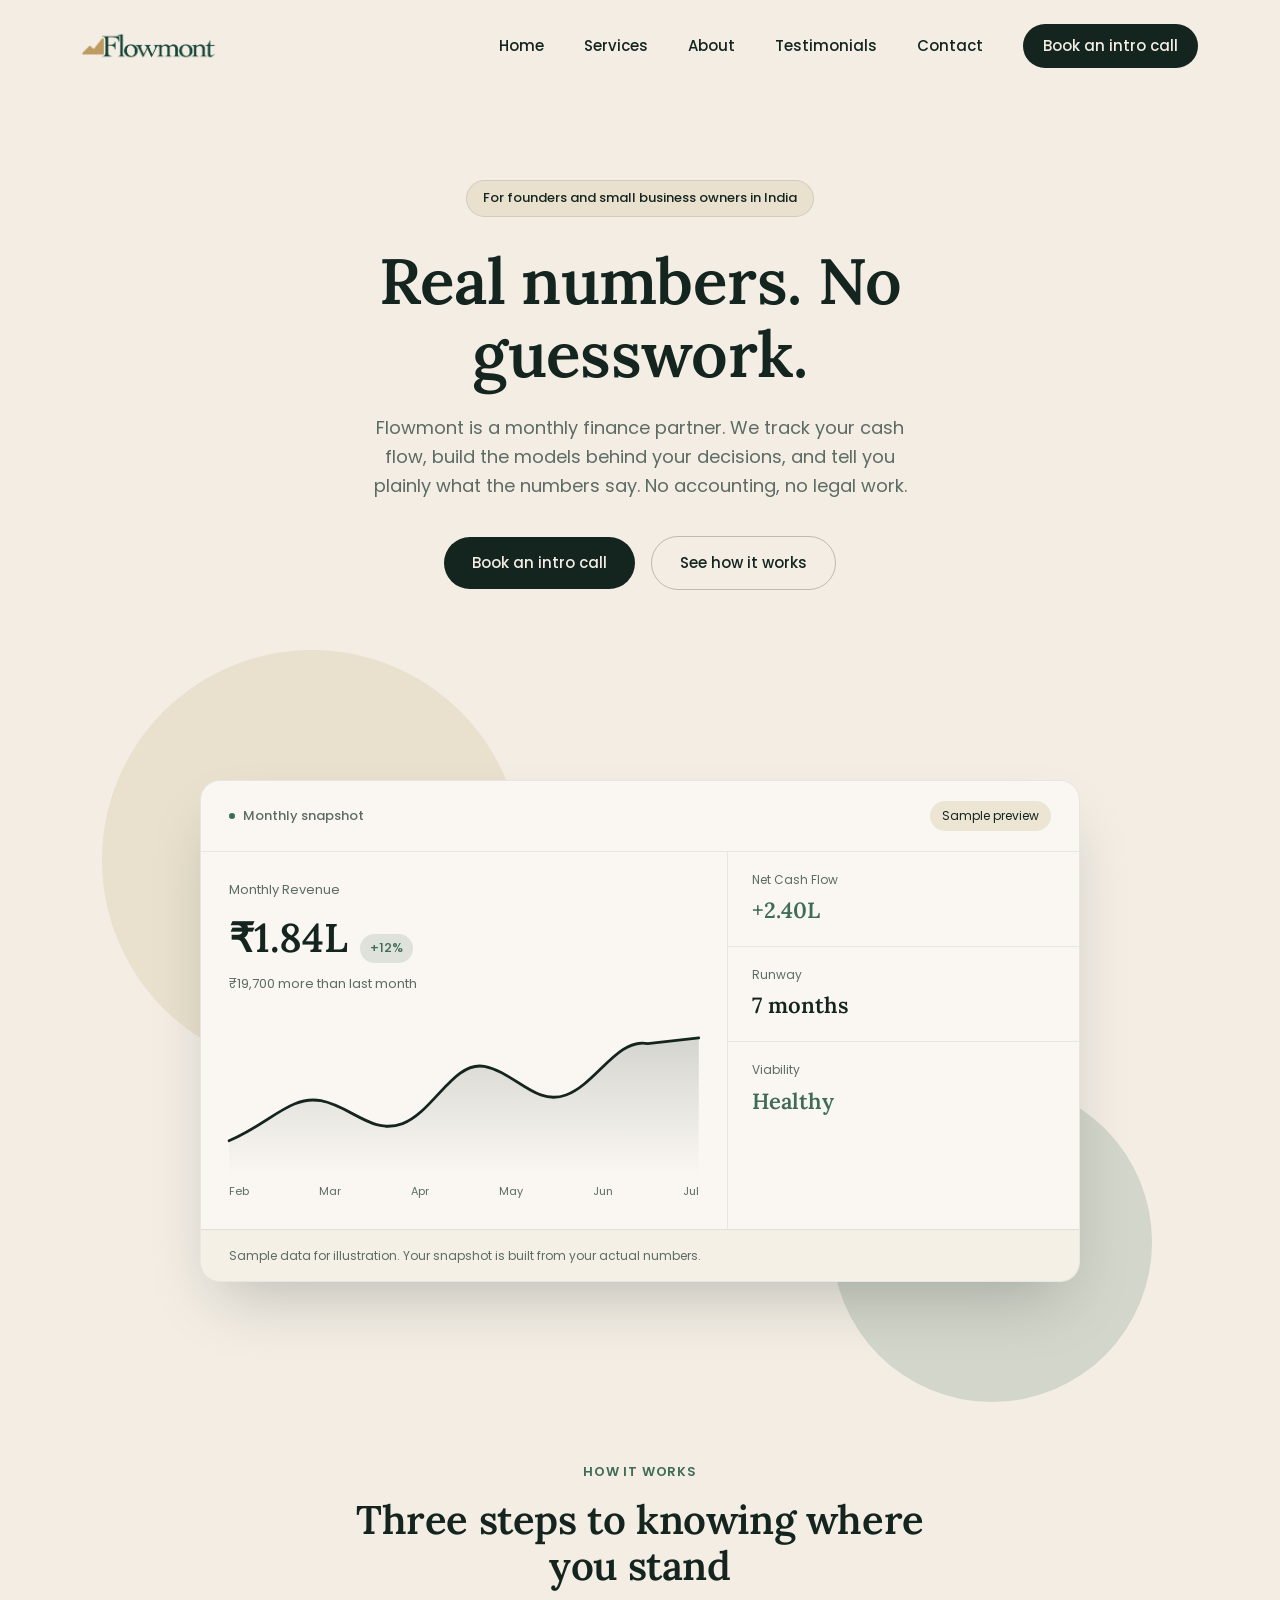
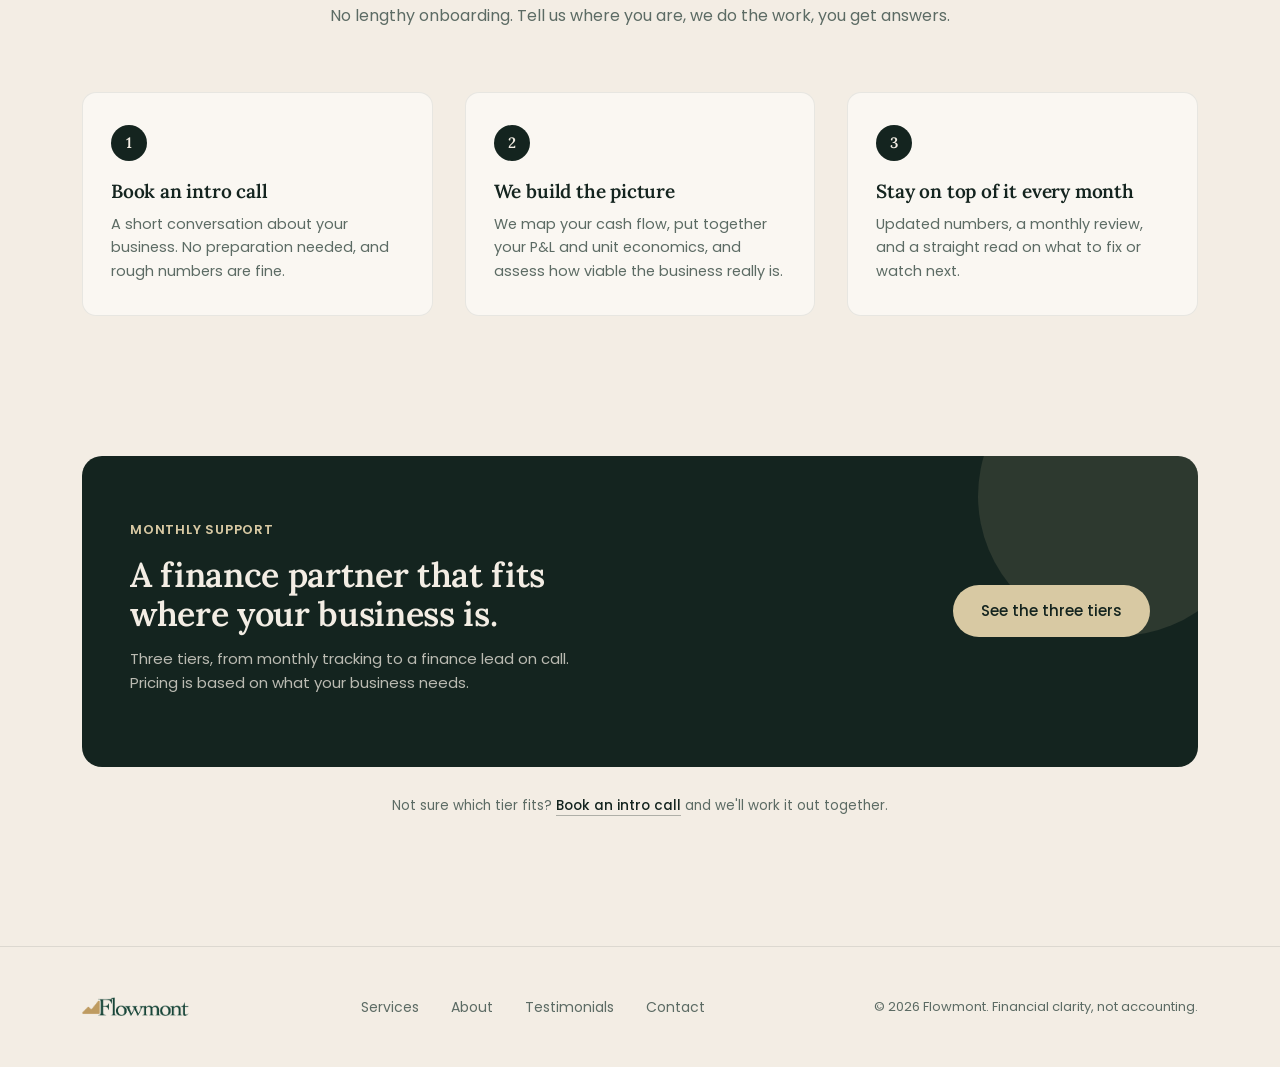
==== commit e545971b: "Add testimonials page (draft, awaiting client sign-off) Two Ambly quotes drafted from the engagement" ====
--- a/index.html
+++ b/index.html
@@ -22,6 +22,7 @@
       <a href="index.html">Home</a>
       <a href="services.html">Services</a>
       <a href="about.html">About</a>
+      <a href="testimonials.html">Testimonials</a>
       <a href="contact.html">Contact</a>
       <a href="contact.html" class="btn btn-primary btn-small">Book an intro call</a>
     </nav>
@@ -151,6 +152,7 @@
     <nav class="footer-links">
       <a href="services.html">Services</a>
       <a href="about.html">About</a>
+      <a href="testimonials.html">Testimonials</a>
       <a href="contact.html">Contact</a>
     </nav>
     <div class="footer-copy">© 2026 Flowmont. Financial clarity, not accounting.</div>
--- a/css/style.css
+++ b/css/style.css
@@ -809,6 +809,85 @@
   }
 }
 
+/* ===== Testimonials ===== */
+.testimonials-section {
+  padding: 20px 0 120px;
+}
+
+.testimonial-grid {
+  display: grid;
+  grid-template-columns: repeat(2, 1fr);
+  gap: 28px;
+  max-width: 980px;
+  margin: 0 auto 56px;
+}
+
+.testimonial-card {
+  display: flex;
+  flex-direction: column;
+  justify-content: space-between;
+  gap: 28px;
+  background: var(--cream-soft);
+  border: 1px solid rgba(20, 36, 31, 0.08);
+  border-radius: var(--radius-lg);
+  padding: 40px 36px;
+}
+
+.testimonial-card blockquote {
+  position: relative;
+}
+
+.testimonial-card blockquote::before {
+  content: '\201C';
+  display: block;
+  font-family: 'Lora', serif;
+  font-size: 56px;
+  line-height: 0.7;
+  color: var(--gold-deep);
+  margin-bottom: 14px;
+}
+
+.testimonial-card blockquote p {
+  font-family: 'Lora', serif;
+  font-size: 18px;
+  line-height: 1.6;
+}
+
+.testimonial-card figcaption {
+  display: flex;
+  flex-direction: column;
+  padding-top: 20px;
+  border-top: 1px solid rgba(20, 36, 31, 0.08);
+}
+
+.testimonial-name {
+  font-weight: 600;
+  font-size: 15px;
+}
+
+.testimonial-role {
+  font-size: 13.5px;
+  color: var(--text-muted);
+}
+
+.testimonial-cta {
+  text-align: center;
+}
+
+.testimonial-cta p {
+  color: var(--text-muted);
+  margin-bottom: 18px;
+}
+
+@media (max-width: 800px) {
+  .testimonial-grid {
+    grid-template-columns: 1fr;
+  }
+  .testimonial-card {
+    padding: 32px 24px;
+  }
+}
+
 /* ===== About page ===== */
 .about-section {
   padding: 20px 0 110px;
